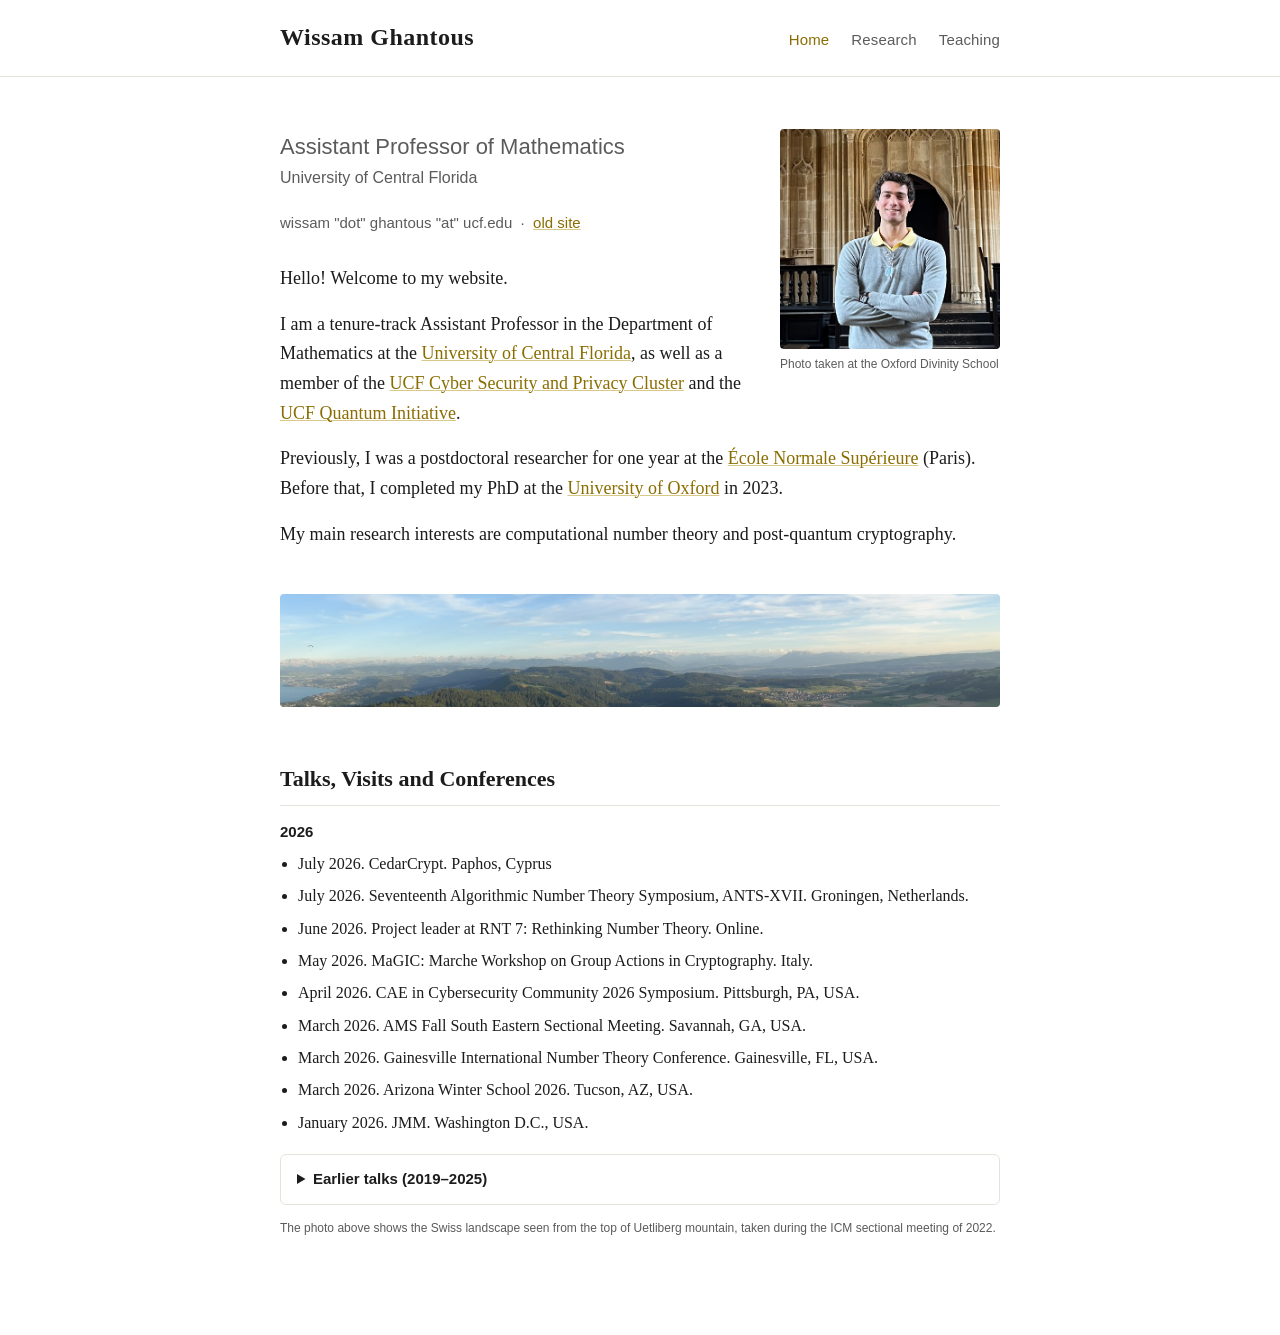
==== index.html @ d8cb8c5b "Update index.html" ====
<!DOCTYPE html>
<html lang="en">
<head>
<meta charset="UTF-8">
<meta name="viewport" content="width=device-width, initial-scale=1">
<title>Wissam Ghantous</title>
<meta name="description" content="Wissam Ghantous — Assistant Professor of Mathematics, University of Central Florida.">
<link rel="stylesheet" href="style.css">
</head>
<body>

<nav>
  <div class="nav-inner">
    <a class="nav-brand" href="index.html">Wissam Ghantous</a>
    <div class="nav-links">
      <a href="index.html" class="active">Home</a>
      <a href="research.html">Research</a>
      <a href="teaching.html">Teaching</a>
    </div>
  </div>
</nav>

<main>
  <div class="clearfix">
<div class="portrait-wrap">
  <img id="portrait-photo" src="PictureWhiteRabbit.jpg" alt="Portrait of Wissam Ghantous">
<div id="portrait-caption" class="portrait-caption" style="text-align:left;">Photo graciously taken by Havard Damm-Johnsen at the White Rabbit</div>
</div>

<script>
  var pics = ['PictureWhiteRabbit.jpg', 'Picture3.jpg', 'Picture2.jpg'];
  var captions = ['Photo graciously taken by Havard Damm-Johnsen at the White Rabbit', "Photo taken at the Duke Humfrey's Library", 'Photo taken at the Oxford Divinity School'];
  var randomIndex = Math.floor(Math.random() * pics.length);
  document.getElementById('portrait-photo').src = pics[randomIndex];
  document.getElementById('portrait-caption').innerHTML = captions[randomIndex];
</script>
    <div class="subtitle" style="font-size:22px; margin-top:4px; margin-bottom:20px;">Assistant Professor of Mathematics</div>
    <div class="subtitle" style="font-size:16px; margin-top:-20px; margin-bottom:20px;"> University of Central Florida</div>

    <div class="contact-line">
      wissam "dot" ghantous "at" ucf.edu &nbsp;&middot;&nbsp;
      <a href="https://sites.google.com/view/wissamghantous">old site</a>
    </div>

    <p>Hello! Welcome to my website.</p>

    <p>I am a tenure-track Assistant Professor in the Department of Mathematics at the
    <a href="https://sciences.ucf.edu/math/">University of Central Florida</a>, as well as a member of the
    <a href="https://www.ucf.edu/research/cyber-security-privacy/">UCF Cyber Security and Privacy Cluster</a>
    and the <a href="https://creol.ucf.edu/ucf-quantum-initiative/">UCF Quantum Initiative</a>.</p>

    <p>Previously, I was a postdoctoral researcher for one year at the
    <a href="https://www.ens.psl.eu">École Normale Supérieure</a> (Paris). Before that, I completed my PhD at the
    <a href="https://www.maths.ox.ac.uk">University of Oxford</a> in 2023.</p>

    <p>My main research interests are computational number theory and post-quantum cryptography.</p>
  </div>

    <div class="figure">
      <img src="SwissLandscape.jpeg" alt="Swiss landscape from the Uetliberg TV tower">
    </div>
  </div>


  <h2>Talks, Visits and Conferences</h2>

  <div class="year-block">
    <div class="year-label">2026</div>
    <ul>
      <li>July 2026. CedarCrypt. Paphos, Cyprus</li>
      <li>July 2026. Seventeenth Algorithmic Number Theory Symposium, ANTS-XVII. Groningen, Netherlands.</li>
      <li>June 2026. Project leader at RNT 7: Rethinking Number Theory. Online.</li>
      <li>May 2026. MaGIC: Marche Workshop on Group Actions in Cryptography. Italy.</li>
      <li>April 2026. CAE in Cybersecurity Community 2026 Symposium. Pittsburgh, PA, USA.</li>
      <li>March 2026. AMS Fall South Eastern Sectional Meeting. Savannah, GA, USA.</li>
      <li>March 2026. Gainesville International Number Theory Conference. Gainesville, FL, USA.</li>
      <li>March 2026. Arizona Winter School 2026. Tucson, AZ, USA.</li>
      <li>January 2026. JMM. Washington D.C., USA.</li>
    </ul>
  </div>

  <details>
    <summary>Earlier talks (2019–2025)</summary>

    <div class="year-block">
      <div class="year-label">2025</div>
      <ul>
        <li>October 2025. Number theory seminar. UC Boulder, CO, USA.</li>
        <li>October 2025. UF Algebra seminar. University of Florida, Gainesville, USA.</li>
        <li>October 2025. USF RTG seminar. University of South Florida, Tampa, USA.</li>
        <li>October 2025. Second Applied Algebra Workshop. Florida Atlantic University, Boca Raton, USA.</li>
        <li>October 2025. AMS Sectional Meeting. Tulane University, Louisiana, USA.</li>
        <li>September 2025. Cifris 2025. Roma Tre University, Roma, Italy.</li>
        <li>August 2025. Darmonfest: Arithmetic Cycles, Modular Forms, and L-functions. Centre de Recherches Mathématiques, Montréal, Canada.</li>
        <li>August 2025. Workshop on Isogeny Graphs in Cryptography. BIRS, Banff, Canada.</li>
        <li>July 2025. LMFDB, Computation, and Number Theory (LuCaNT). ICERM, RI, USA.</li>
        <li>June 2025. First Applied Algebra Workshop. University of South Florida, Tampa, USA.</li>
        <li>May 2025. Eurocrypt. Madrid, Spain.</li>
        <li>March 2025. Mid-Atlantic Seminar On Numbers VII. University of Maryland, MD, USA.</li>
        <li>March 2025. The Legacy of John Tate, and Beyond. Harvard, MA, USA.</li>
      </ul>
    </div>

    <div class="year-block">
      <div class="year-label">2024</div>
      <ul>
        <li>October 2024. Québec-Maine Number Theory Conference. Université Laval, Quebec, Canada.</li>
        <li>September 2024. Palmetto Number Theory Series, PANTS XXXVIII. Wake Forest University, NC, USA.</li>
        <li>September 2024. Colloquium talk. University of South Florida, Tampa, USA.</li>
        <li>September 2024. Colloquium talk. University of Central Florida, Orlando, USA.</li>
        <li>July 2024. Sixteenth Algorithmic Number Theory Symposium, ANTS-XVI. MIT, USA.</li>
        <li>June 2024. Modular Forms, L-functions, and Eigenvarieties. ENS, Paris, France.</li>
        <li>May 2024. Eurocrypt. Zurich, Switzerland.</li>
        <li>March 2024. Visit to UCF. Orlando, USA.</li>
        <li>January 2024. Workshop Quantum Meets Classical Cryptography. Sorbonne University, Paris, France.</li>
      </ul>
    </div>

    <div class="year-block">
      <div class="year-label">2023</div>
      <ul>
        <li>August 2023. Workshop on Isogeny Graphs in Cryptography. BIRS, Banff, Canada.</li>
        <li>February 2023. Wadham College SCR invited talk. University of Oxford, UK.</li>
        <li>February 2023. Junior Number Theory seminar. University of Warwick, UK.</li>
        <li>January 2023. Junior Number Theory seminar. University of Oxford, UK.</li>
        <li>January 2023. Senior Number Theory seminar. University of Warwick, UK.</li>
      </ul>
    </div>

    <div class="year-block">
      <div class="year-label">2022</div>
      <ul>
        <li>October 2022. PQCifris 2022. University of Trento, Italy.</li>
        <li>September–October 2022. Visit to McGill University, Montreal, Canada.</li>
        <li>September 2022. Elliptic Curves and Modular Forms in Arithmetic Geometry, celebrating Massimo Bertolini's 60th birthday. Università degli Studi di Milano, Italy.</li>
        <li>August–September 2022. Automorphic Forms Summer School. Erdős Center, Budapest, Hungary.</li>
        <li>August 2022. Crypto2022 (including MathCrypt). UCSB, Santa Barbara, CA, USA.</li>
        <li>August 2022. Fifteenth Algorithmic Number Theory Symposium, ANTS-XV. University of Bristol, UK.</li>
        <li>July 2022. ICM Sectional Workshop on Number Theory and Algebraic Geometry. ETH Zürich, Switzerland.</li>
        <li>May 2022. Research visit to Università degli Studi di Bari Aldo Moro, Italy.</li>
      </ul>
    </div>

    <div class="year-block">
      <div class="year-label">2021</div>
      <ul>
        <li>September 2021. Crittografia e codici (Italian Mathematical Union). Cryptography and Coding Theory, First Annual Conference (virtual).</li>
        <li>August 2021. Workshop on Supersingular Isogeny Graphs in Cryptography (virtual). BIRS, Banff, Canada.</li>
      </ul>
    </div>

    <div class="year-block">
      <div class="year-label">2019</div>
      <ul>
        <li>March 2019. <a href="http://www.crm.umontreal.ca/2019/MTWNT19/index_e.php">The Montreal-Toronto Workshop in Number Theory — Period maps</a>. McGill, Canada.</li>
      </ul>
    </div>
  </details>

  <p class="portrait-caption" style="text-align:left; margin-top:8px;">The photo above shows the Swiss landscape seen from the top of Uetliberg mountain, taken during the ICM sectional meeting of 2022.</p>
</main>


</body>
</html>
---- style.css ----
:root {
  --bg: #ffffff;
  --text: #1c1c1c;
  --muted: #5b5b5b;
  --accent: #8a6d00;
  --rule: #e6e3da;
  --max-width: 760px;
}

* {
  box-sizing: border-box;
}

html {
  -webkit-text-size-adjust: 100%;
}

body {
  margin: 0;
  background: var(--bg);
  color: var(--text);
  font-family: "Iowan Old Style", "Palatino Linotype", Palatino, Georgia, "Times New Roman", serif;
  line-height: 1.65;
  font-size: 18px;
}

a {
  color: var(--accent);
  text-decoration: underline;
  text-decoration-color: #d8c98a;
  text-decoration-thickness: 1px;
}

a:hover {
  color: #5e4a00;
}

nav {
  border-bottom: 1px solid var(--rule);
  padding: 0;
}

.nav-inner {
  max-width: var(--max-width);
  margin: 0 auto;
  padding: 18px 20px;
  display: flex;
  align-items: baseline;
  justify-content: space-between;
  flex-wrap: wrap;
  gap: 10px;
}

.nav-brand {
  font-weight: 700;
  font-size: 24px;
  letter-spacing: 0.02em;
  text-decoration: none;
  color: var(--text);
}

.nav-links {
  display: flex;
  gap: 22px;
  font-size: 15px;
  font-family: -apple-system, BlinkMacSystemFont, "Segoe UI", Helvetica, Arial, sans-serif;
}

.nav-links a {
  text-decoration: none;
  color: var(--muted);
  letter-spacing: 0.01em;
}

.nav-links a:hover,
.nav-links a.active {
  color: var(--accent);
}

main {
  max-width: var(--max-width);
  margin: 0 auto;
  padding: 48px 20px 80px;
}

h1 {
  font-size: 32px;
  margin: 0 0 4px;
  font-weight: 600;
}

h1.title {
  margin-bottom: 28px;
}

.subtitle {
  font-family: -apple-system, BlinkMacSystemFont, "Segoe UI", Helvetica, Arial, sans-serif;
  color: var(--muted);
  font-size: 16px;
  margin-bottom: 24px;
}

h2 {
  font-size: 22px;
  font-weight: 600;
  margin: 44px 0 14px;
  padding-bottom: 8px;
  border-bottom: 1px solid var(--rule);
}

h3 {
  font-size: 18px;
  font-weight: 600;
  margin: 28px 0 10px;
  color: var(--text);
}

p {
  margin: 0 0 16px;
}

.contact-line {
  font-family: -apple-system, BlinkMacSystemFont, "Segoe UI", Helvetica, Arial, sans-serif;
  font-size: 15px;
  color: var(--muted);
  margin-bottom: 28px;
}

.contact-line a {
  margin-right: 4px;
}

.portrait-wrap {
  float: right;
  margin: 0 0 20px 28px;
  max-width: 220px;
}

.portrait-wrap img {
  width: 100%;
  border-radius: 4px;
  display: block;
}

.portrait-caption {
  font-family: -apple-system, BlinkMacSystemFont, "Segoe UI", Helvetica, Arial, sans-serif;
  font-size: 12px;
  color: var(--muted);
  text-align: center;
  margin-top: 6px;
}

.clearfix::after {
  content: "";
  display: table;
  clear: both;
}

ul.plain {
  list-style: none;
  padding-left: 0;
  margin: 0 0 16px;
}

ul.plain li {
  margin-bottom: 8px;
}

.pub-list {
  list-style: none;
  padding-left: 0;
  margin: 0 0 8px;
  counter-reset: pubs;
}

.pub-item {
  display: grid;
  grid-template-columns: 34px 1fr;
  gap: 4px 12px;
  margin-bottom: 22px;
}

.pub-num {
  color: var(--muted);
  font-family: -apple-system, BlinkMacSystemFont, "Segoe UI", Helvetica, Arial, sans-serif;
  font-size: 14px;
}

.pub-authors {
  font-size: 15px;
  color: var(--muted);
  font-family: -apple-system, BlinkMacSystemFont, "Segoe UI", Helvetica, Arial, sans-serif;
}

.pub-title {
  font-weight: 600;
  font-style: italic;
}

.pub-venue {
  font-size: 15px;
  color: var(--muted);
  font-family: -apple-system, BlinkMacSystemFont, "Segoe UI", Helvetica, Arial, sans-serif;
}

.pub-links a {
  font-size: 14px;
  margin-right: 10px;
  font-family: -apple-system, BlinkMacSystemFont, "Segoe UI", Helvetica, Arial, sans-serif;
}

.figure {
  margin: 28px 0;
  text-align: center;
}

.figure img {
  max-width: 100%;
  border-radius: 4px;
}

.figure-caption {
  font-family: -apple-system, BlinkMacSystemFont, "Segoe UI", Helvetica, Arial, sans-serif;
  font-size: 13px;
  color: var(--muted);
  margin-top: 8px;
  text-align: left;
}

.year-block {
  margin-bottom: 18px;
}

.year-label {
  font-family: -apple-system, BlinkMacSystemFont, "Segoe UI", Helvetica, Arial, sans-serif;
  font-weight: 600;
  font-size: 15px;
  color: var(--text);
  margin-bottom: 6px;
}

.year-block ul {
  margin: 0 0 0 0;
  padding-left: 18px;
  font-size: 16px;
}

.year-block li {
  margin-bottom: 6px;
}

details {
  border: 1px solid var(--rule);
  border-radius: 6px;
  padding: 12px 16px;
  margin-bottom: 14px;
}

details > summary {
  cursor: pointer;
  font-weight: 600;
  font-family: -apple-system, BlinkMacSystemFont, "Segoe UI", Helvetica, Arial, sans-serif;
  font-size: 15px;
}

details[open] > summary {
  margin-bottom: 10px;
}

footer {
  max-width: var(--max-width);
  margin: 0 auto;
  padding: 0 20px 60px;
  font-family: -apple-system, BlinkMacSystemFont, "Segoe UI", Helvetica, Arial, sans-serif;
  font-size: 13px;
  color: var(--muted);
}

@media (max-width: 520px) {
  .portrait-wrap {
    float: none;
    margin: 0 auto 20px;
  }
  body {
    font-size: 17px;
  }
  h1 {
    font-size: 27px;
  }
}
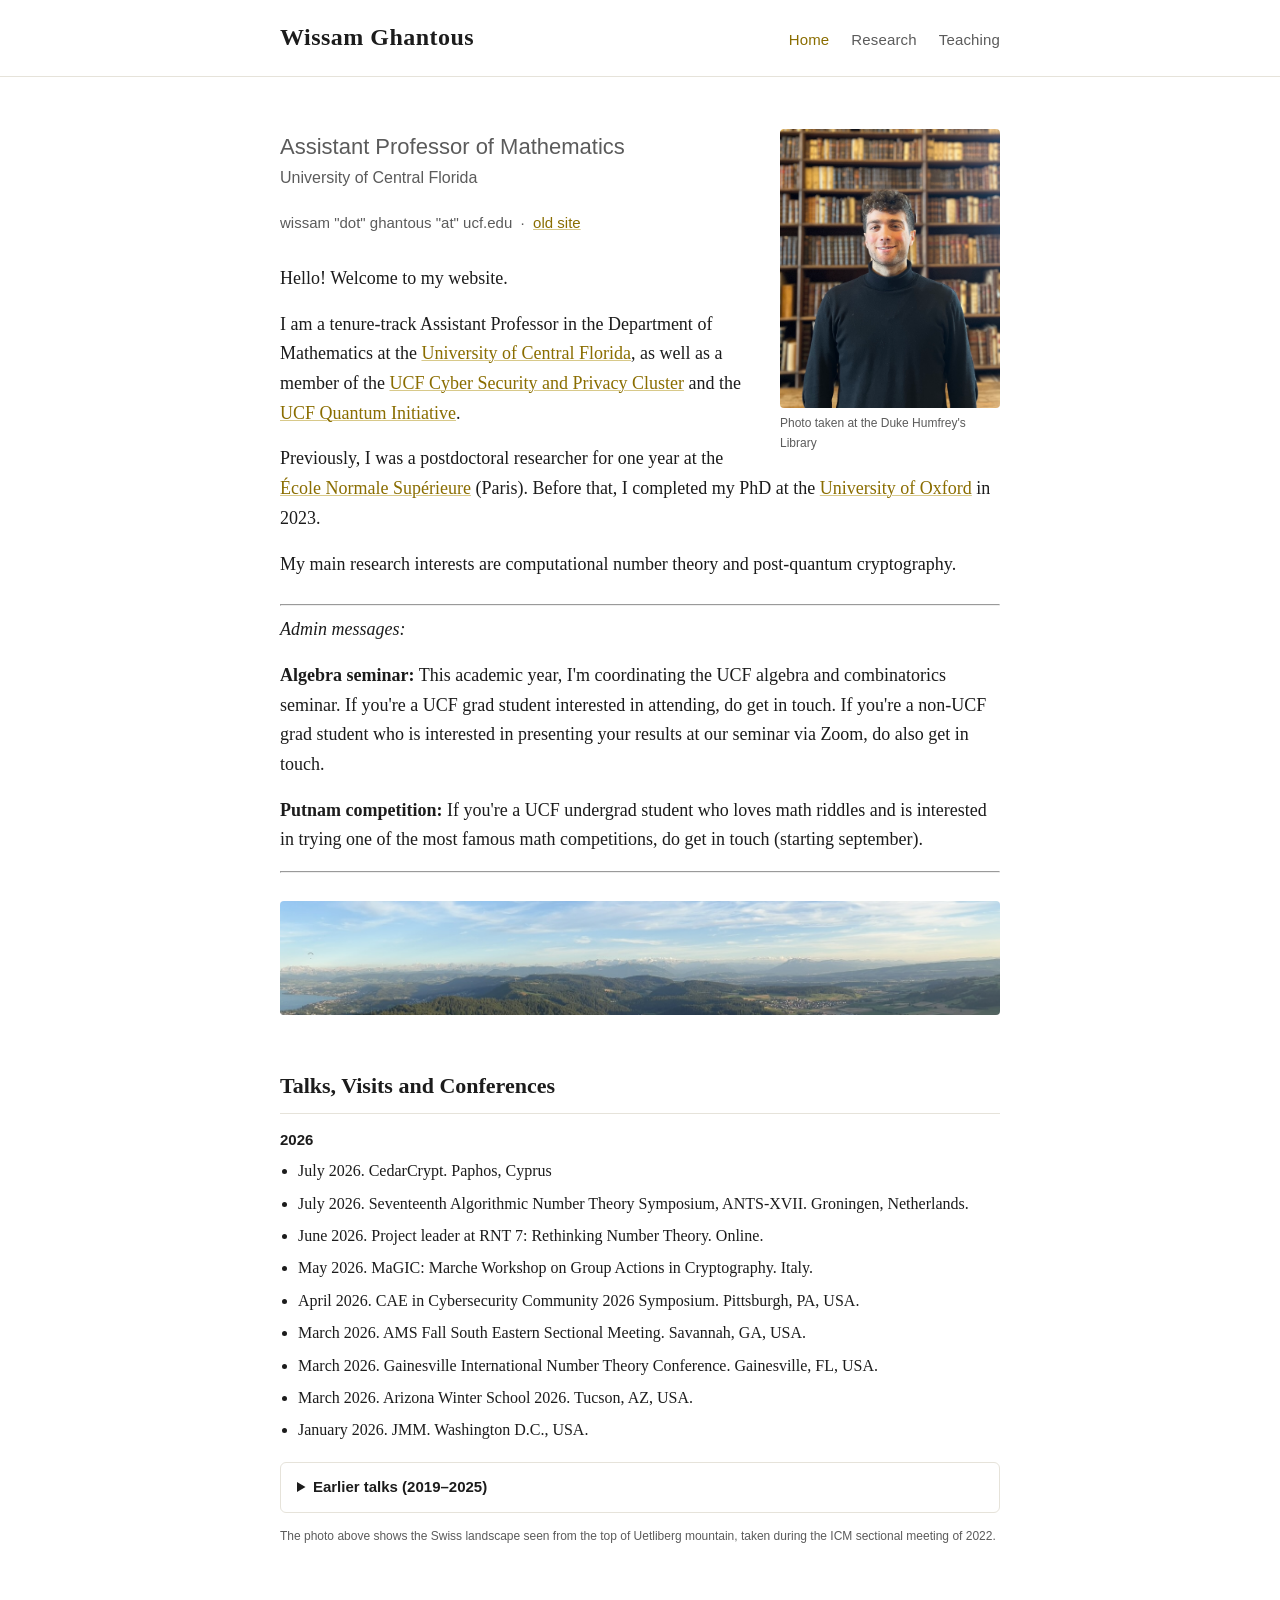
==== commit 35feddc3: "Update index.html Added info about putnam and all seminar" ====
--- a/index.html
+++ b/index.html
@@ -55,7 +55,15 @@
 
     <p>My main research interests are computational number theory and post-quantum cryptography.</p>
   </div>
-
+    
+  <hr>
+    <p><em>Admin messages:</em></p>
+    <p><strong>Algebra seminar:</strong> This academic year, I'm coordinating the UCF algebra and combinatorics seminar. If you're a UCF grad student interested in attending, do get in touch. If you're a non-UCF grad student who is interested in presenting your results at our seminar via Zoom, do also get in touch.
+    </p>
+    <p><strong>Putnam competition:</strong> If you're a UCF undergrad student who loves math riddles and is interested in trying one of the most famous math competitions, do get in touch (starting september).</p>
+  </div>
+  <hr>
+  
     <div class="figure">
       <img src="SwissLandscape.jpeg" alt="Swiss landscape from the Uetliberg TV tower">
     </div>
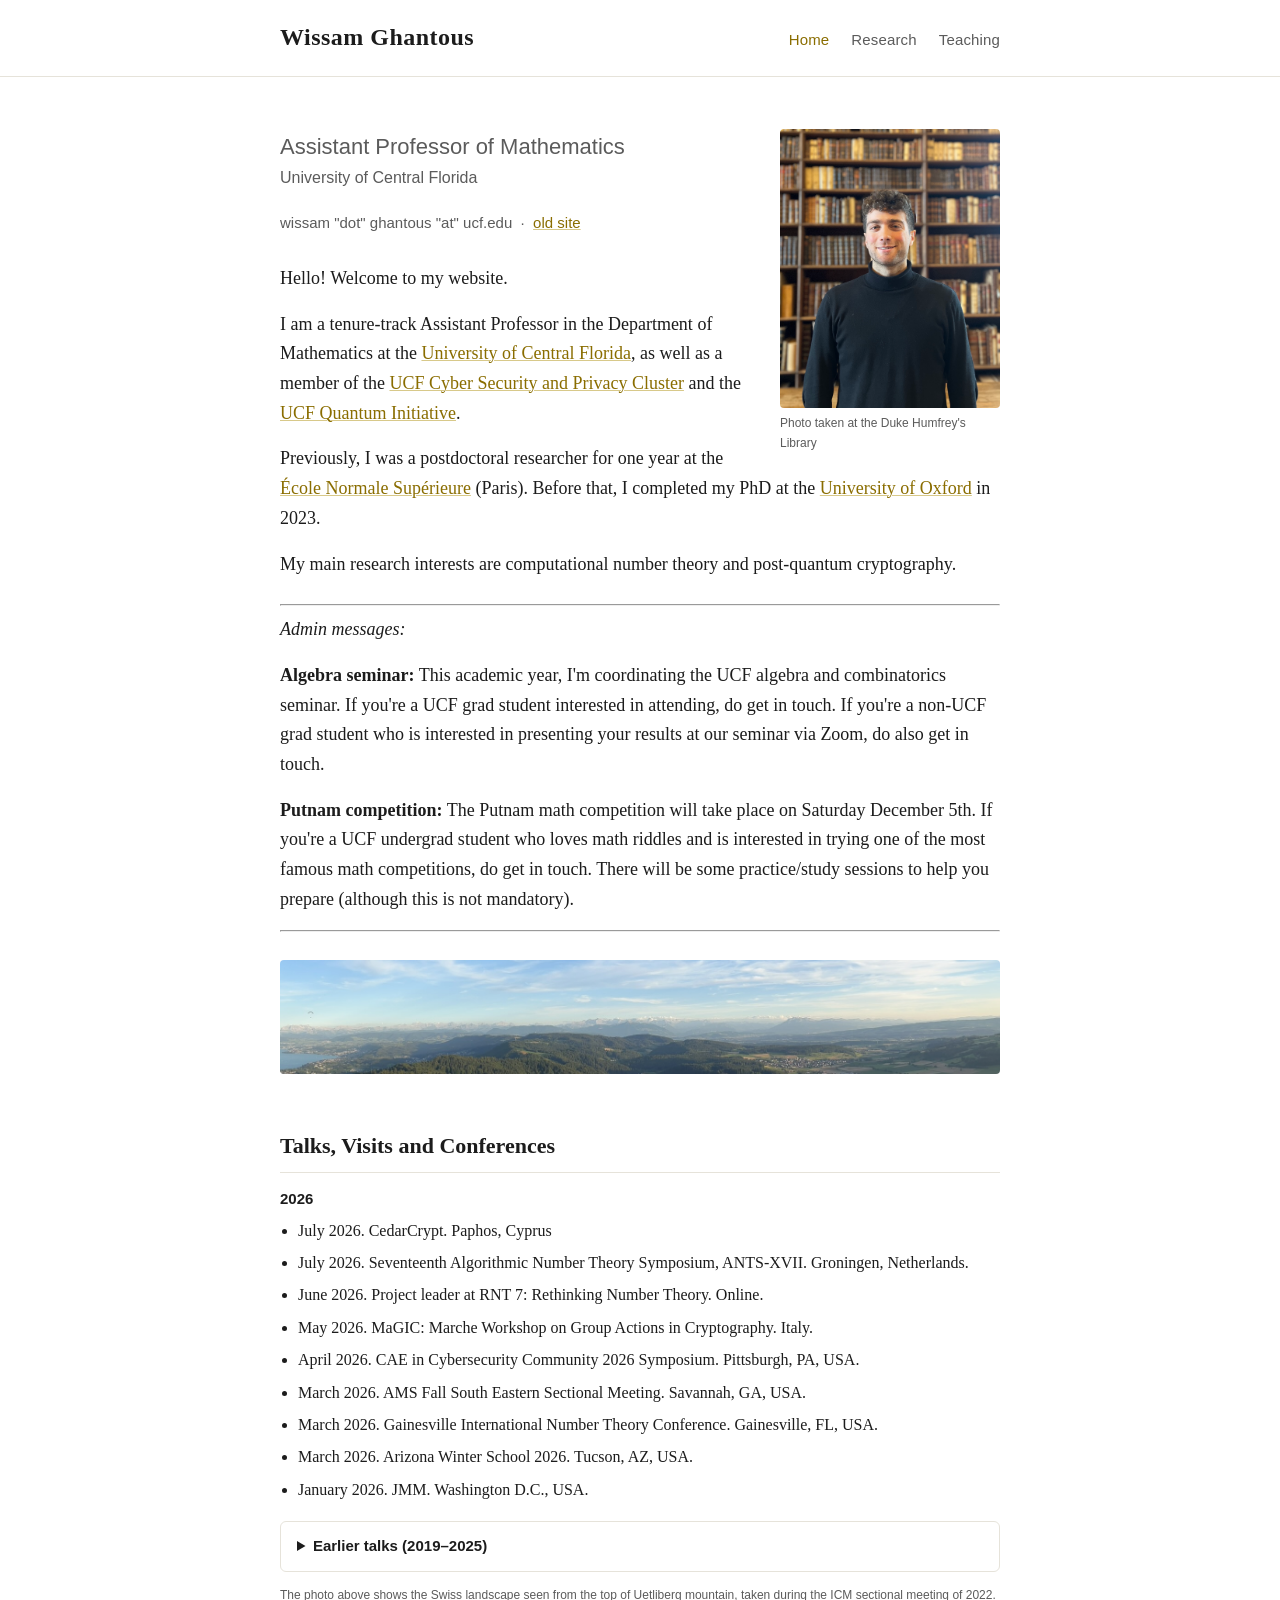
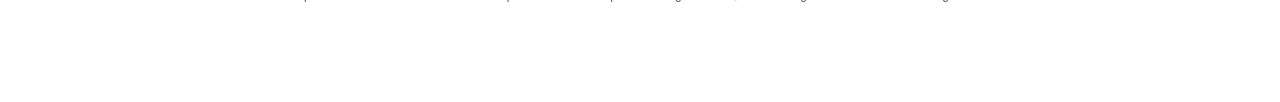
==== commit 6c5842f1: "Update index.html" ====
--- a/index.html
+++ b/index.html
@@ -60,7 +60,7 @@
     <p><em>Admin messages:</em></p>
     <p><strong>Algebra seminar:</strong> This academic year, I'm coordinating the UCF algebra and combinatorics seminar. If you're a UCF grad student interested in attending, do get in touch. If you're a non-UCF grad student who is interested in presenting your results at our seminar via Zoom, do also get in touch.
     </p>
-    <p><strong>Putnam competition:</strong> If you're a UCF undergrad student who loves math riddles and is interested in trying one of the most famous math competitions, do get in touch (starting september).</p>
+    <p><strong>Putnam competition:</strong> The Putnam math competition will take place on Saturday December 5th. If you're a UCF undergrad student who loves math riddles and is interested in trying one of the most famous math competitions, do get in touch. There will be some practice/study sessions to help you prepare (although this is not mandatory). </p>
   </div>
   <hr>
   
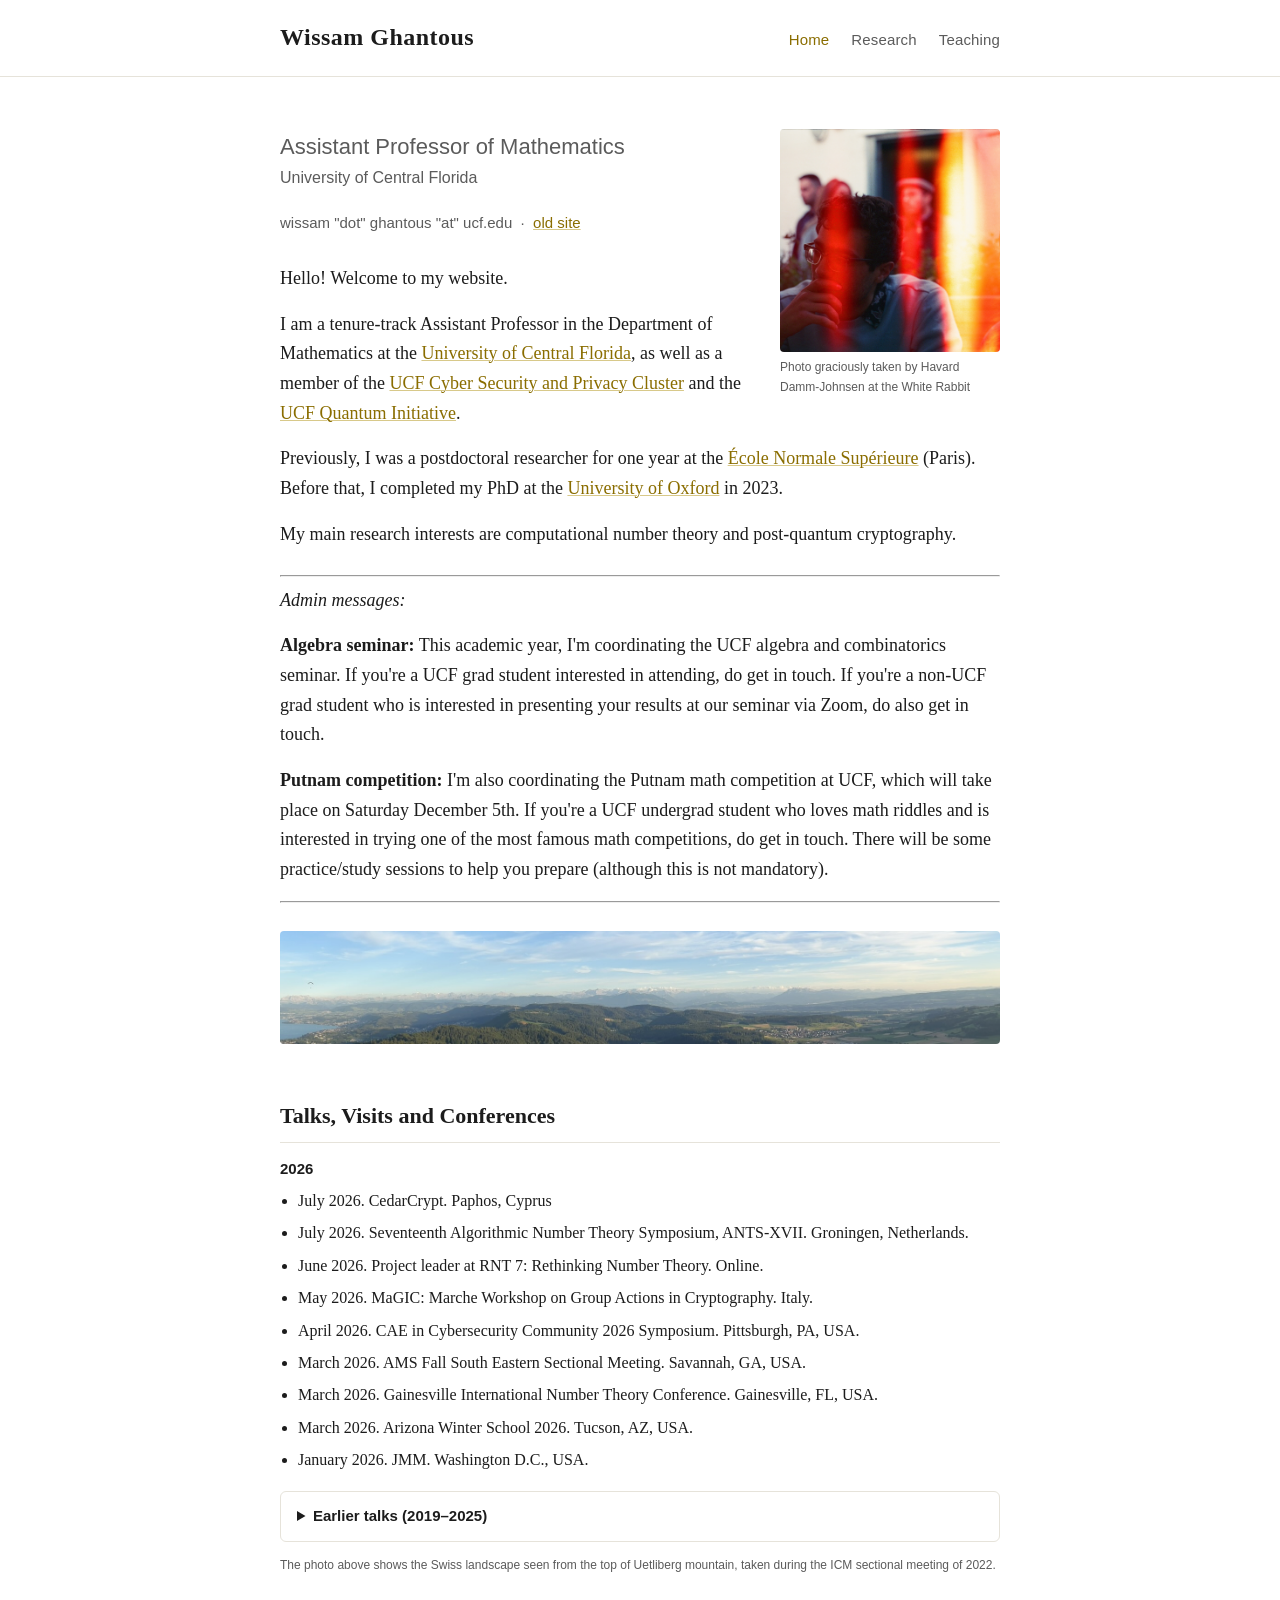
==== commit eb83fd50: "Update index.html" ====
--- a/index.html
+++ b/index.html
@@ -60,7 +60,7 @@
     <p><em>Admin messages:</em></p>
     <p><strong>Algebra seminar:</strong> This academic year, I'm coordinating the UCF algebra and combinatorics seminar. If you're a UCF grad student interested in attending, do get in touch. If you're a non-UCF grad student who is interested in presenting your results at our seminar via Zoom, do also get in touch.
     </p>
-    <p><strong>Putnam competition:</strong> The Putnam math competition will take place on Saturday December 5th. If you're a UCF undergrad student who loves math riddles and is interested in trying one of the most famous math competitions, do get in touch. There will be some practice/study sessions to help you prepare (although this is not mandatory). </p>
+    <p><strong>Putnam competition:</strong> I'm also coordinating the Putnam math competition at UCF, which will take place on Saturday December 5th. If you're a UCF undergrad student who loves math riddles and is interested in trying one of the most famous math competitions, do get in touch. There will be some practice/study sessions to help you prepare (although this is not mandatory). </p>
   </div>
   <hr>
   
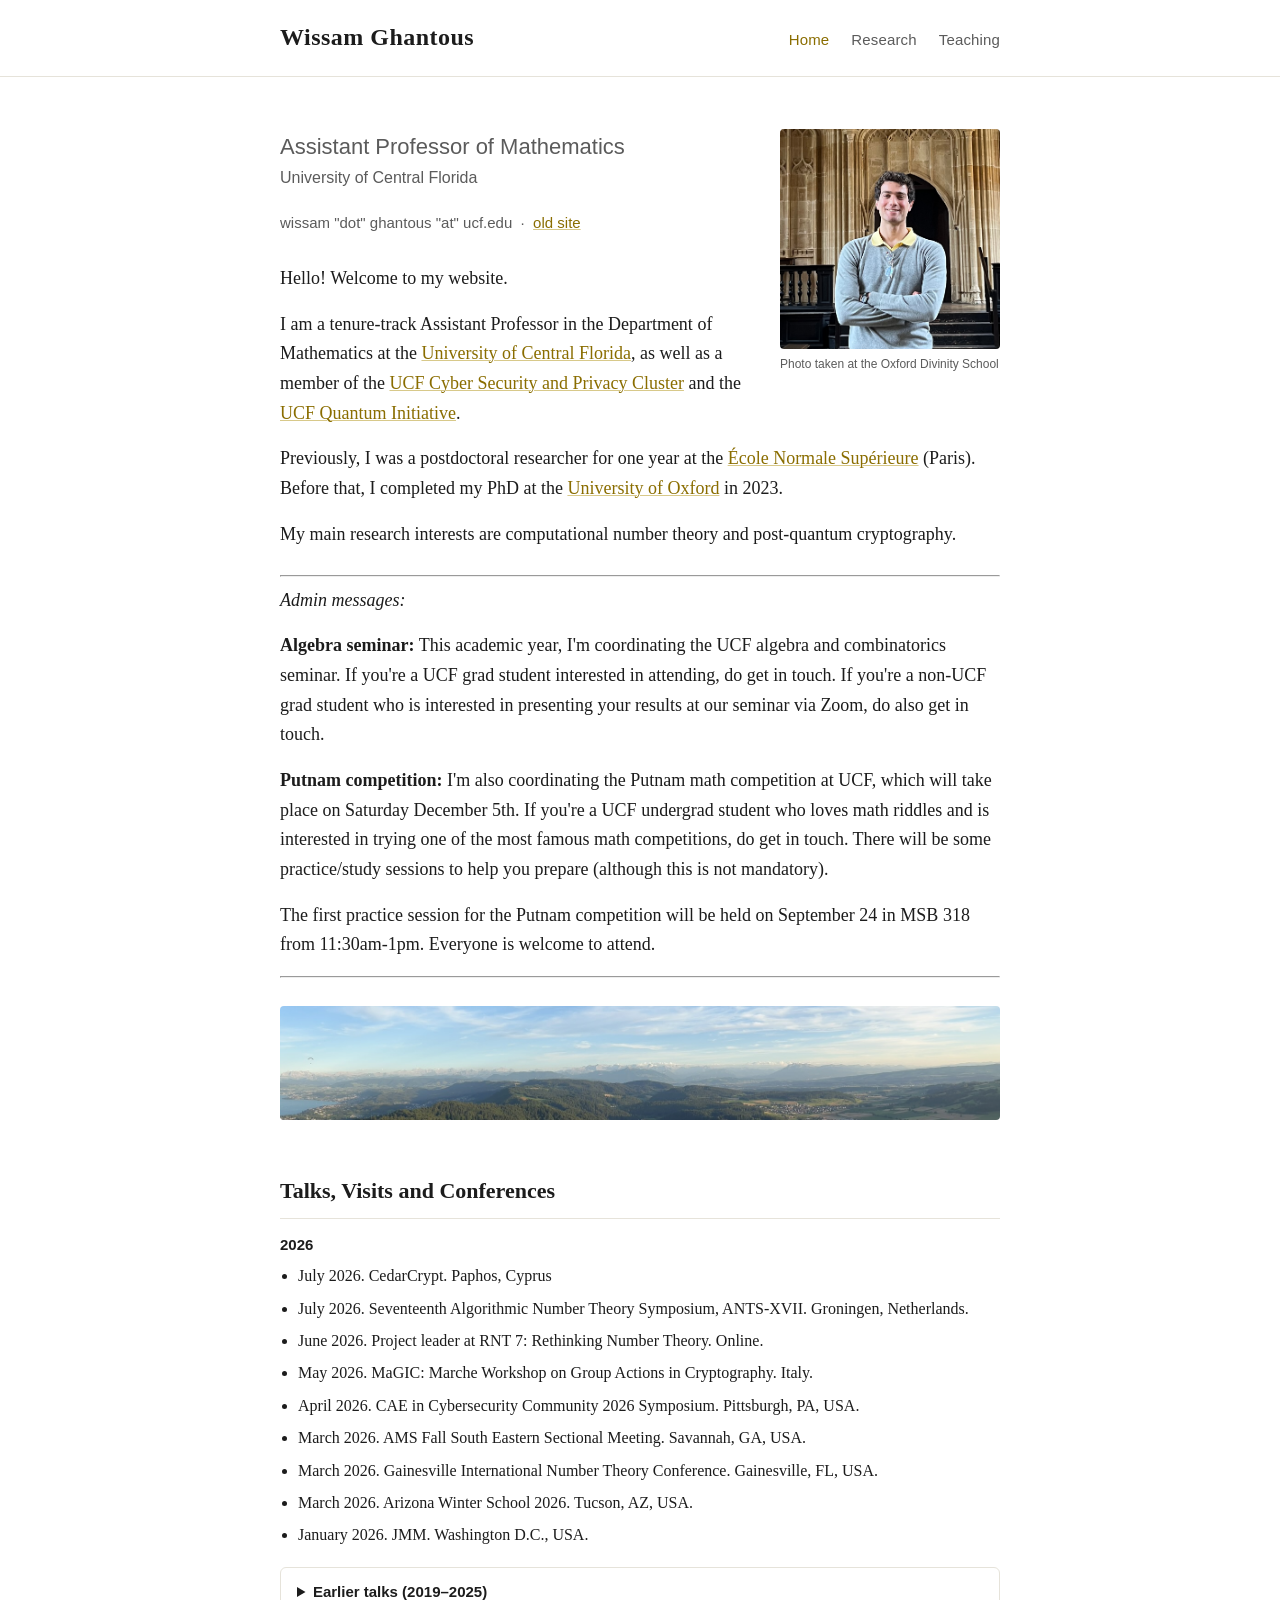
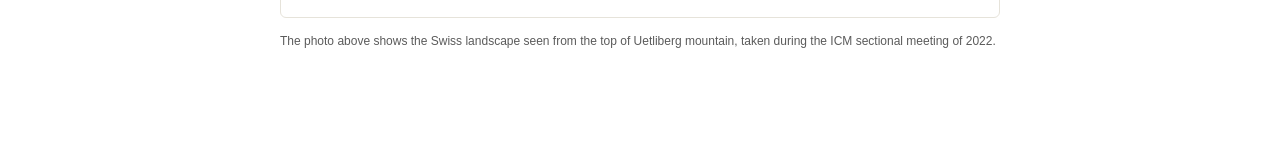
==== commit 5b6a4d2f: "Update index.html" ====
--- a/index.html
+++ b/index.html
@@ -60,7 +60,8 @@
     <p><em>Admin messages:</em></p>
     <p><strong>Algebra seminar:</strong> This academic year, I'm coordinating the UCF algebra and combinatorics seminar. If you're a UCF grad student interested in attending, do get in touch. If you're a non-UCF grad student who is interested in presenting your results at our seminar via Zoom, do also get in touch.
     </p>
-    <p><strong>Putnam competition:</strong> I'm also coordinating the Putnam math competition at UCF, which will take place on Saturday December 5th. If you're a UCF undergrad student who loves math riddles and is interested in trying one of the most famous math competitions, do get in touch. There will be some practice/study sessions to help you prepare (although this is not mandatory). </p>
+    <p><strong>Putnam competition:</strong> I'm also coordinating the Putnam math competition at UCF, which will take place on Saturday December 5th. If you're a UCF undergrad student who loves math riddles and is interested in trying one of the most famous math competitions, do get in touch. There will be some practice/study sessions to help you prepare (although this is not mandatory). </p> 
+    <p>The first practice session for the Putnam competition will be held on September 24 in MSB 318 from 11:30am-1pm. Everyone is welcome to attend.</p>
   </div>
   <hr>
   
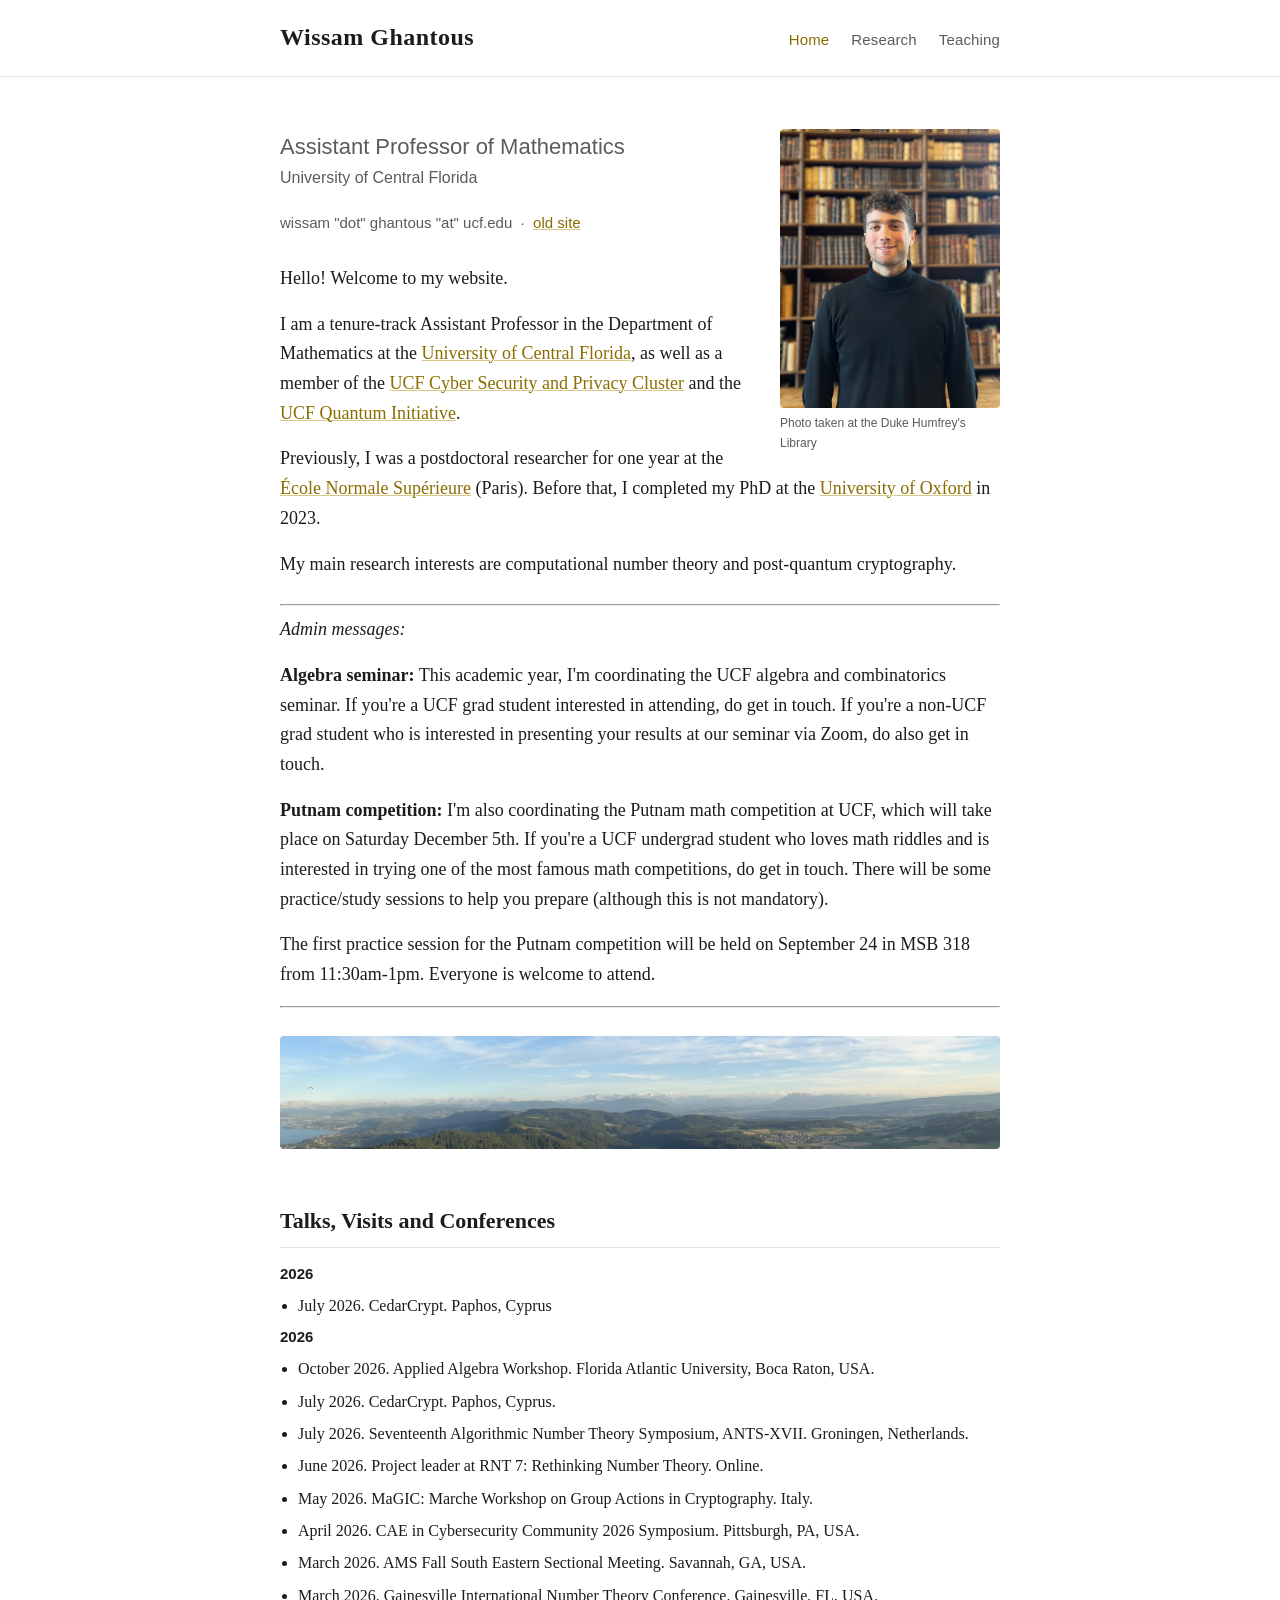
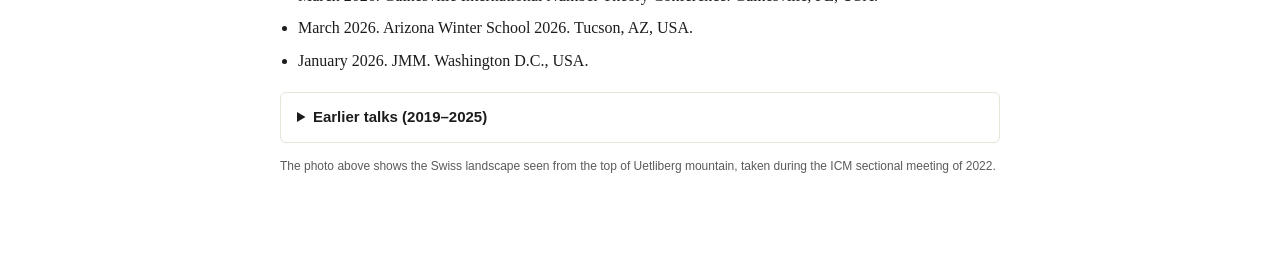
==== commit 70b7165a: "Update index.html" ====
--- a/index.html
+++ b/index.html
@@ -77,6 +77,11 @@
     <div class="year-label">2026</div>
     <ul>
       <li>July 2026. CedarCrypt. Paphos, Cyprus</li>
+    </ul>
+    <div class="year-label">2026</div>
+    <ul>
+      <li>October 2026. Applied Algebra Workshop. Florida Atlantic University, Boca Raton, USA.</li>
+      <li>July 2026. CedarCrypt. Paphos, Cyprus.</li>
       <li>July 2026. Seventeenth Algorithmic Number Theory Symposium, ANTS-XVII. Groningen, Netherlands.</li>
       <li>June 2026. Project leader at RNT 7: Rethinking Number Theory. Online.</li>
       <li>May 2026. MaGIC: Marche Workshop on Group Actions in Cryptography. Italy.</li>
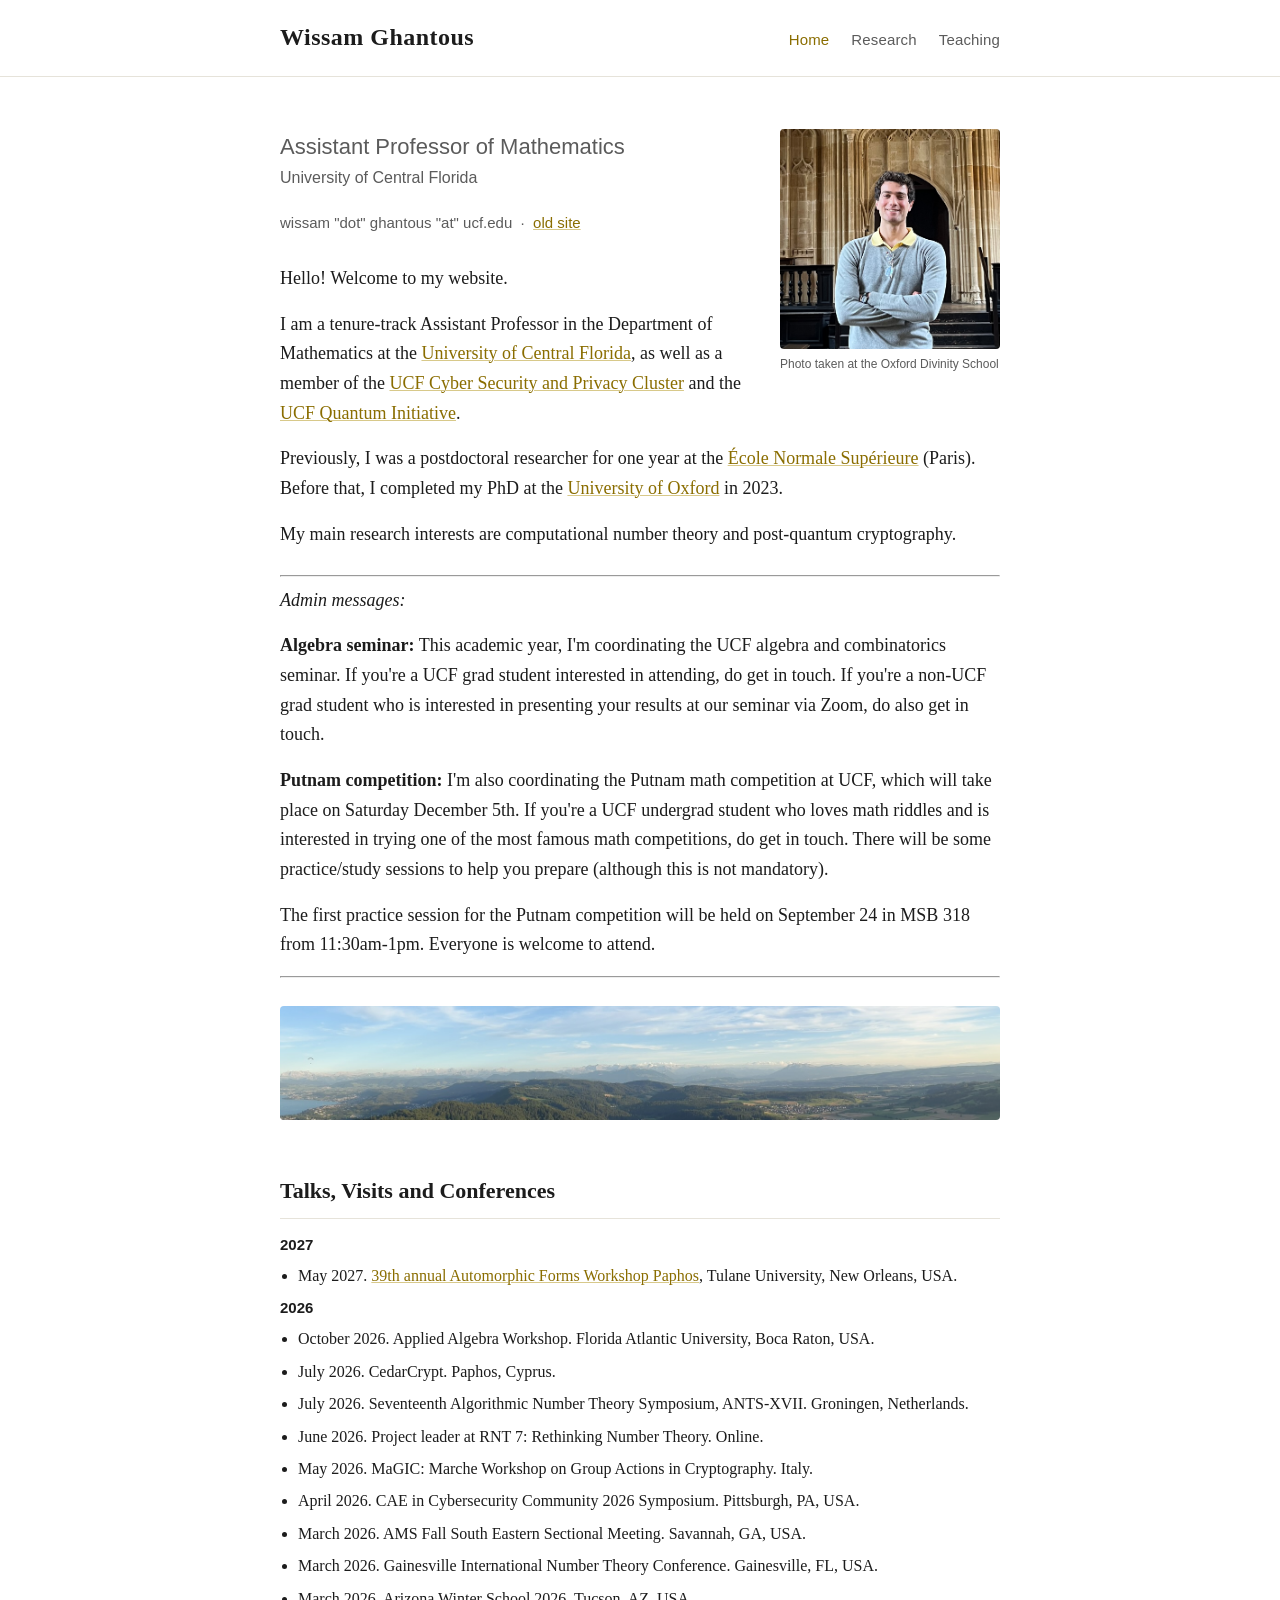
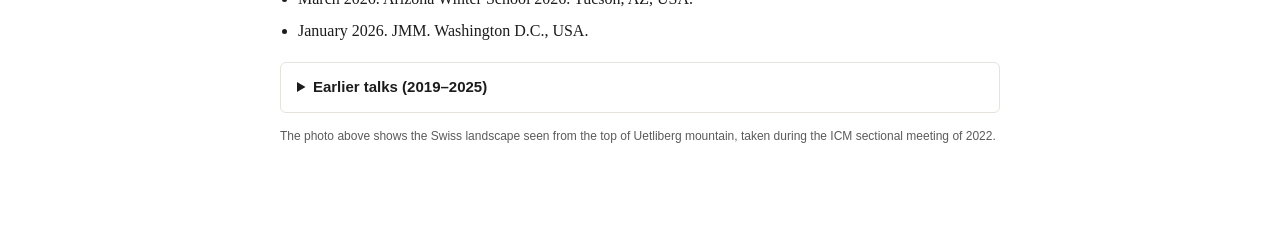
==== commit 30f8c4a5: "Update index.html" ====
--- a/index.html
+++ b/index.html
@@ -74,9 +74,9 @@
   <h2>Talks, Visits and Conferences</h2>
 
   <div class="year-block">
-    <div class="year-label">2026</div>
+    <div class="year-label">2027</div>
     <ul>
-      <li>July 2026. CedarCrypt. Paphos, Cyprus</li>
+      <li>May 2027. <a href="https://automorphicformsworkshop.org">39th annual Automorphic Forms Workshop Paphos</a>, Tulane University, New Orleans, USA. </li>
     </ul>
     <div class="year-label">2026</div>
     <ul>
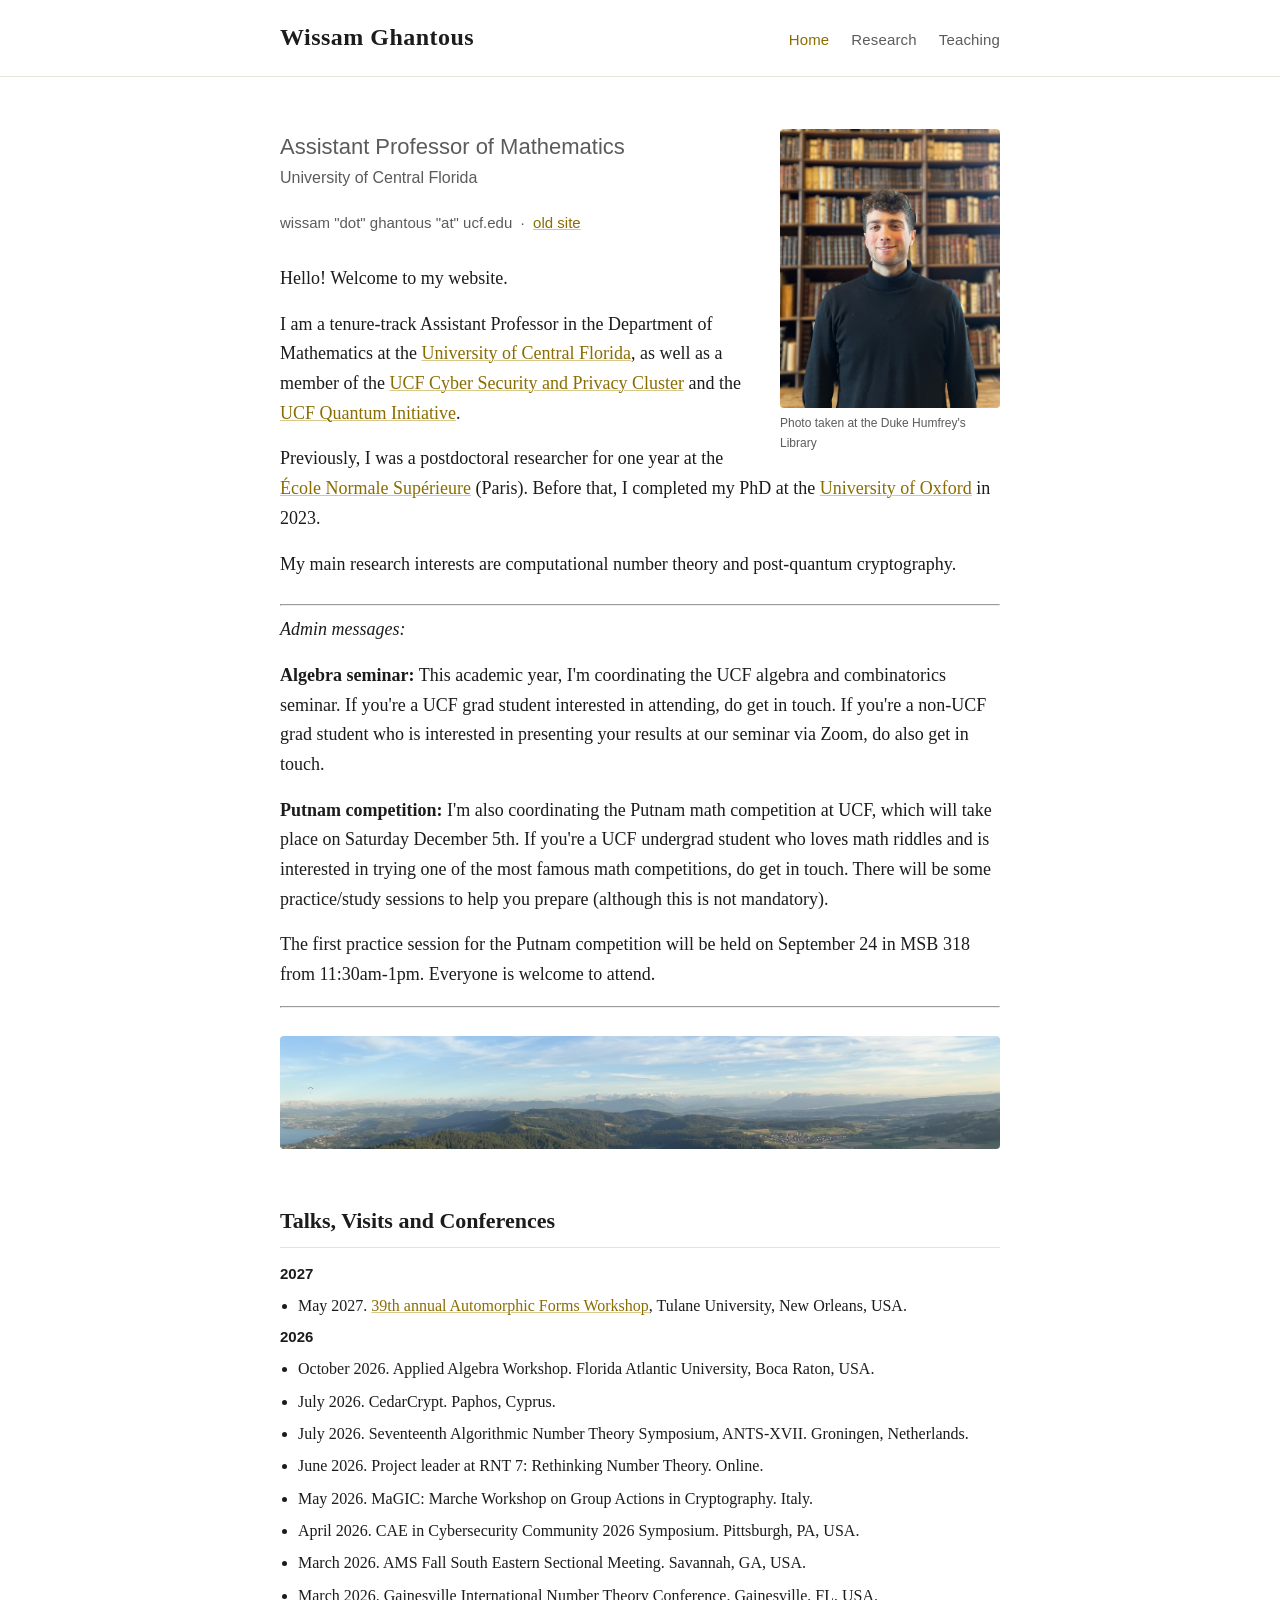
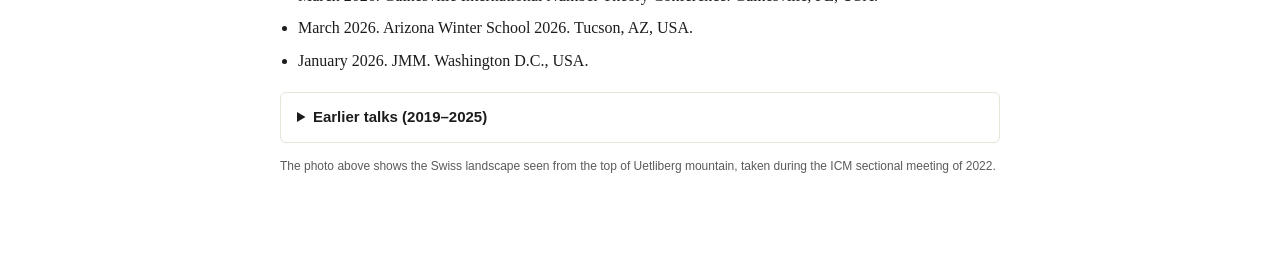
==== commit 00a65e1e: "Update index.html" ====
--- a/index.html
+++ b/index.html
@@ -76,7 +76,7 @@
   <div class="year-block">
     <div class="year-label">2027</div>
     <ul>
-      <li>May 2027. <a href="https://automorphicformsworkshop.org">39th annual Automorphic Forms Workshop Paphos</a>, Tulane University, New Orleans, USA. </li>
+      <li>May 2027. <a href="https://automorphicformsworkshop.org">39th annual Automorphic Forms Workshop</a>, Tulane University, New Orleans, USA. </li>
     </ul>
     <div class="year-label">2026</div>
     <ul>
